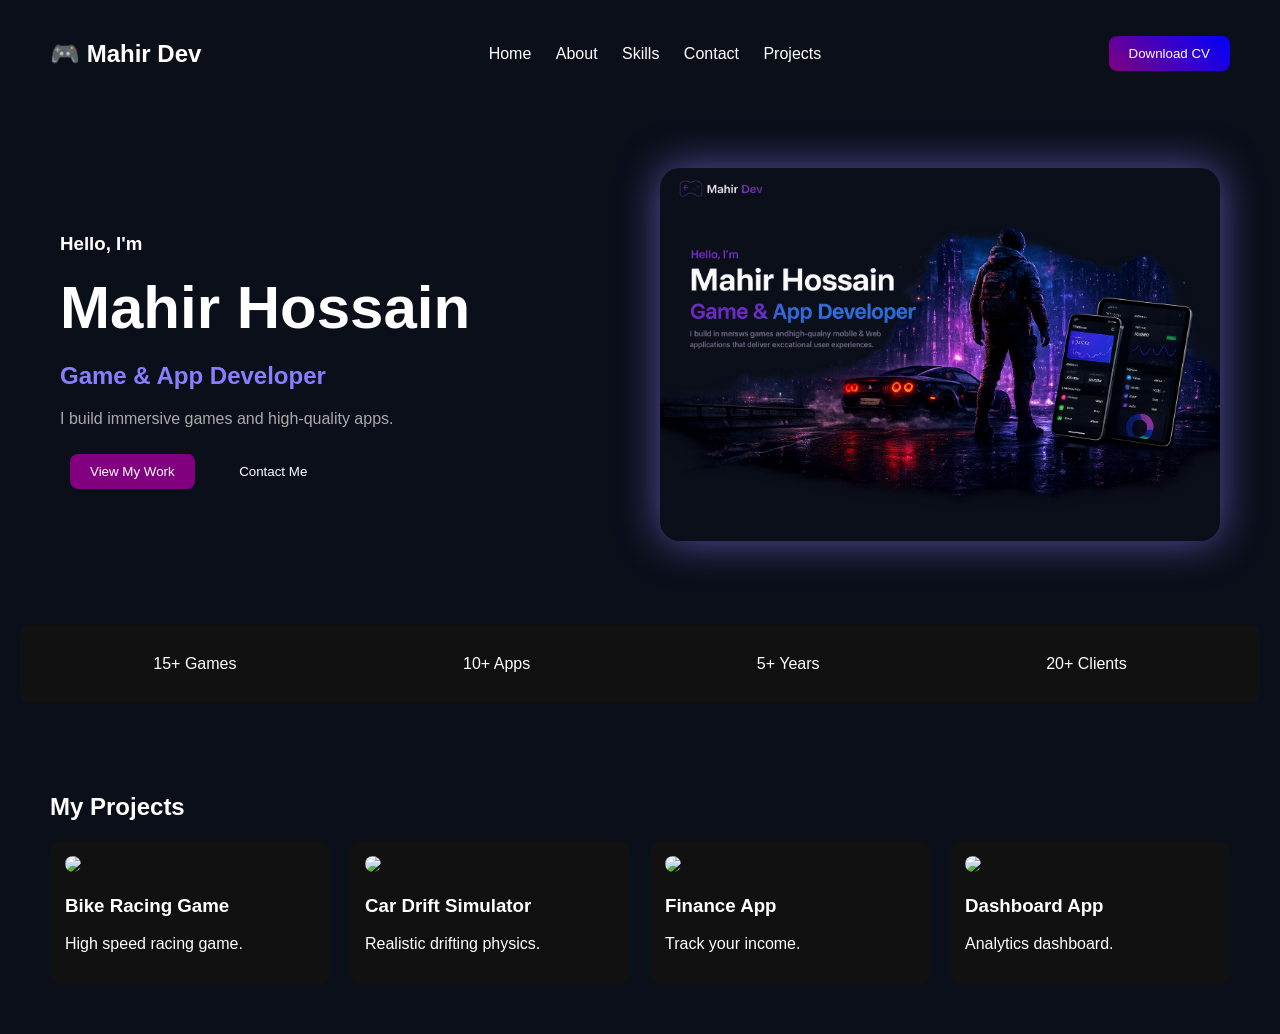
==== index.html @ 440c6050 "Update index.html" ====
<!DOCTYPE html>
<html lang="en">
<head>
  <meta charset="UTF-8">
  <title>Mahir Dev</title>
  <meta name="viewport" content="width=device-width, initial-scale=1.0">

  <style>
    body {
      margin: 0;
      font-family: Arial;
      background: #0b0f1a;
      color: white;
    }

    header {
      display: flex;
      justify-content: space-between;
      padding: 20px 50px;
      align-items: center;
    }

    nav a {
      margin: 0 10px;
      text-decoration: none;
      color: white;
    }

    .btn {
      padding: 10px 20px;
      border-radius: 8px;
      background: linear-gradient(45deg, purple, blue);
      color: white;
      border: none;
    }

    /* HERO SECTION FIXED */
    .hero {
      display: flex;
      align-items: center;
      justify-content: space-between;
      padding: 60px;
      gap: 40px;
      flex-wrap: wrap;
    }

    .hero > div {
      flex: 1;
    }

    .hero h1 {
      font-size: 60px;
      margin: 10px 0;
    }

    .hero h2 {
      color: #8a7dff;
    }

    .hero p {
      color: #aaa;
      max-width: 400px;
    }

    /* 🔥 HERO IMAGE FIX */
    .hero img {
      width: 100%;
      max-width: 100%;
      height: 100%;
      border-radius: 20px;
      box-shadow: 0 0 40px rgba(138, 125, 255, 0.6);
    }

    .buttons button {
      margin: 10px;
      padding: 10px 20px;
      border-radius: 8px;
      border: none;
      cursor: pointer;
    }

    .primary {
      background: purple;
      color: white;
    }

    .outline {
      background: transparent;
      border: 1px solid white;
      color: white;
    }

    .stats {
      display: flex;
      justify-content: space-around;
      padding: 30px;
      background: #111;
      margin: 20px;
      border-radius: 10px;
      flex-wrap: wrap;
      gap: 20px;
    }

    .projects {
      padding: 50px;
    }

    .cards {
      display: flex;
      gap: 20px;
      flex-wrap: wrap;
    }

    .card {
      background: #111;
      padding: 15px;
      border-radius: 10px;
      width: 250px;
    }

    .card img {
      width: 100%;
      border-radius: 10px;
    }

    /* 📱 MOBILE RESPONSIVE */
    @media (max-width: 768px) {
      .hero {
        flex-direction: column;
        text-align: center;
      }

      .hero h1 {
        font-size: 40px;
      }

      header {
        flex-direction: column;
        gap: 10px;
      }
    }

  </style>
</head>

<body>

<header>
  <h2>🎮 Mahir Dev</h2>
  <nav>
    <a href="index.html">Home</a>
    <a href="about.html">About</a>
    <a href="skill.html">Skills</a>
    <a href="contact.html">Contact</a>
    <a href="projects.html">Projects</a>
  </nav>
  <button class="btn">Download CV</button>
</header>

<section class="hero">
  <div>
    <h3>Hello, I'm</h3>
    <h1>Mahir Hossain</h1>
    <h2>Game & App Developer</h2>
    <p>I build immersive games and high-quality apps.</p>

    <div class="buttons">
      <button class="primary">View My Work</button>
      <button class="outline">Contact Me</button>
    </div>
  </div>

  <div>
    <img src="assets/hero.png" alt="hero">
  </div>
</section>

<section class="stats">
  <div>15+ Games</div>
  <div>10+ Apps</div>
  <div>5+ Years</div>
  <div>20+ Clients</div>
</section>

<section class="projects">
  <h2>My Projects</h2>

  <div class="cards">

    <div class="card">
      <img src="assets/game1.jpg">
      <h3>Bike Racing Game</h3>
      <p>High speed racing game.</p>
    </div>

    <div class="card">
      <img src="assets/game2.jpg">
      <h3>Car Drift Simulator</h3>
      <p>Realistic drifting physics.</p>
    </div>

    <div class="card">
      <img src="assets/app1.jpg">
      <h3>Finance App</h3>
      <p>Track your income.</p>
    </div>

    <div class="card">
      <img src="assets/web1.jpg">
      <h3>Dashboard App</h3>
      <p>Analytics dashboard.</p>
    </div>

  </div>
</section>

</body>
</html>
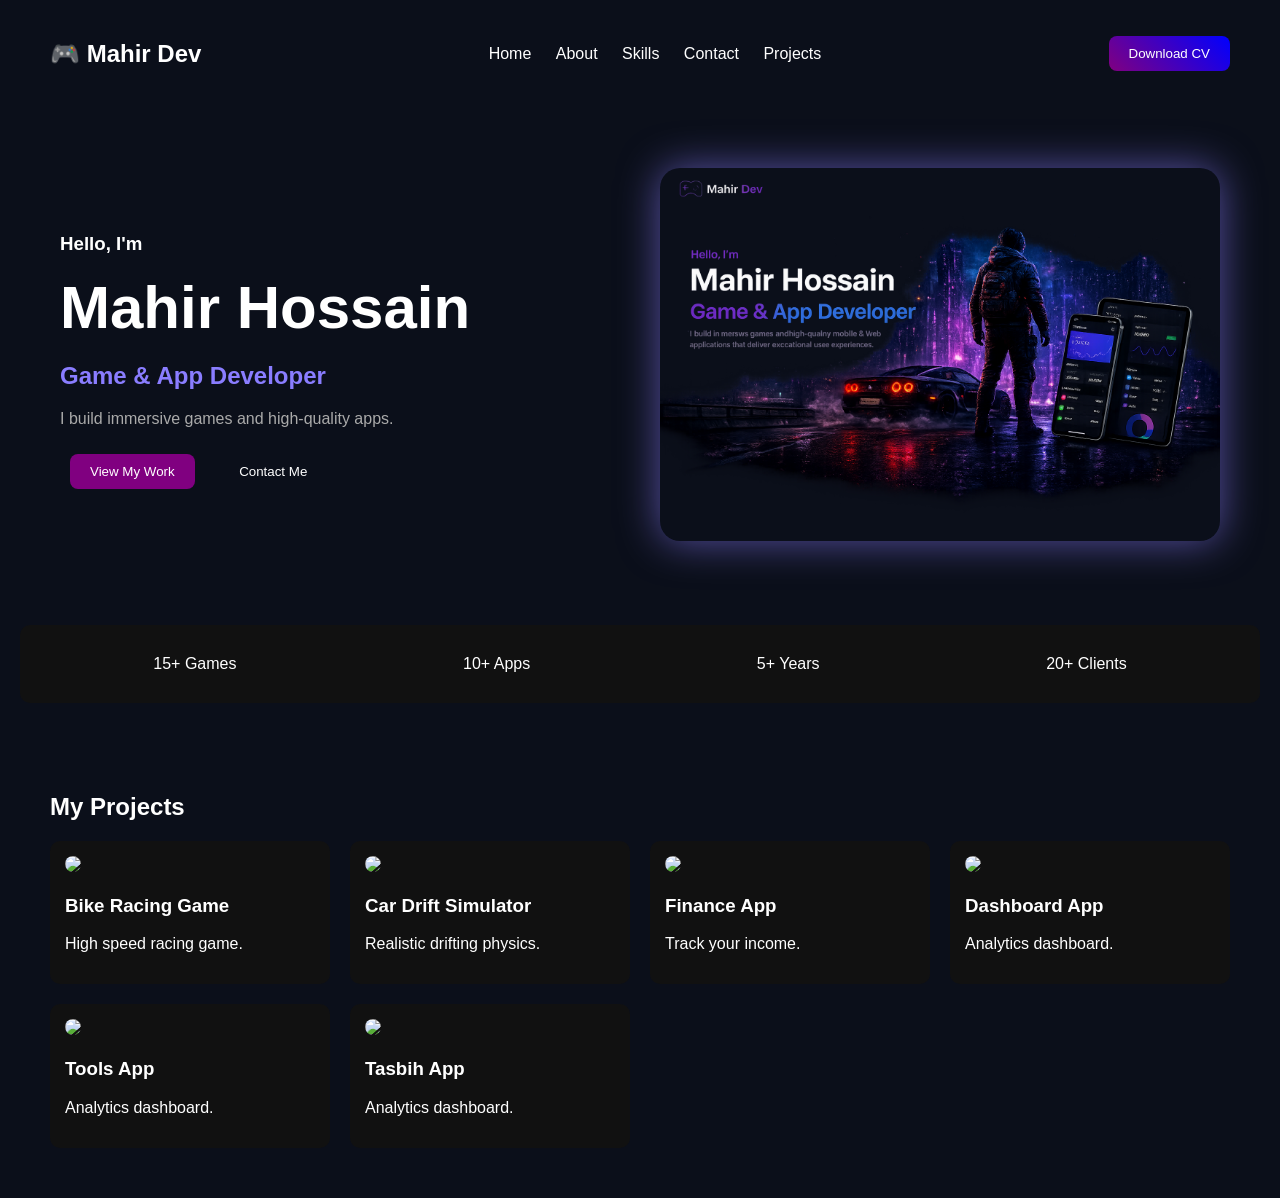
==== commit 76ca344d: "Update index.html" ====
--- a/index.html
+++ b/index.html
@@ -211,6 +211,18 @@
       <p>Analytics dashboard.</p>
     </div>
 
+      <div class="card">
+      <img src="assets/web2.jpg">
+      <h3>Tools App</h3>
+      <p>Analytics dashboard.</p>
+    </div>
+
+   <div class="card">
+      <img src="assets/web3.jpg">
+      <h3>Tasbih App</h3>
+      <p>Analytics dashboard.</p>
+    </div>
+    
   </div>
 </section>
 
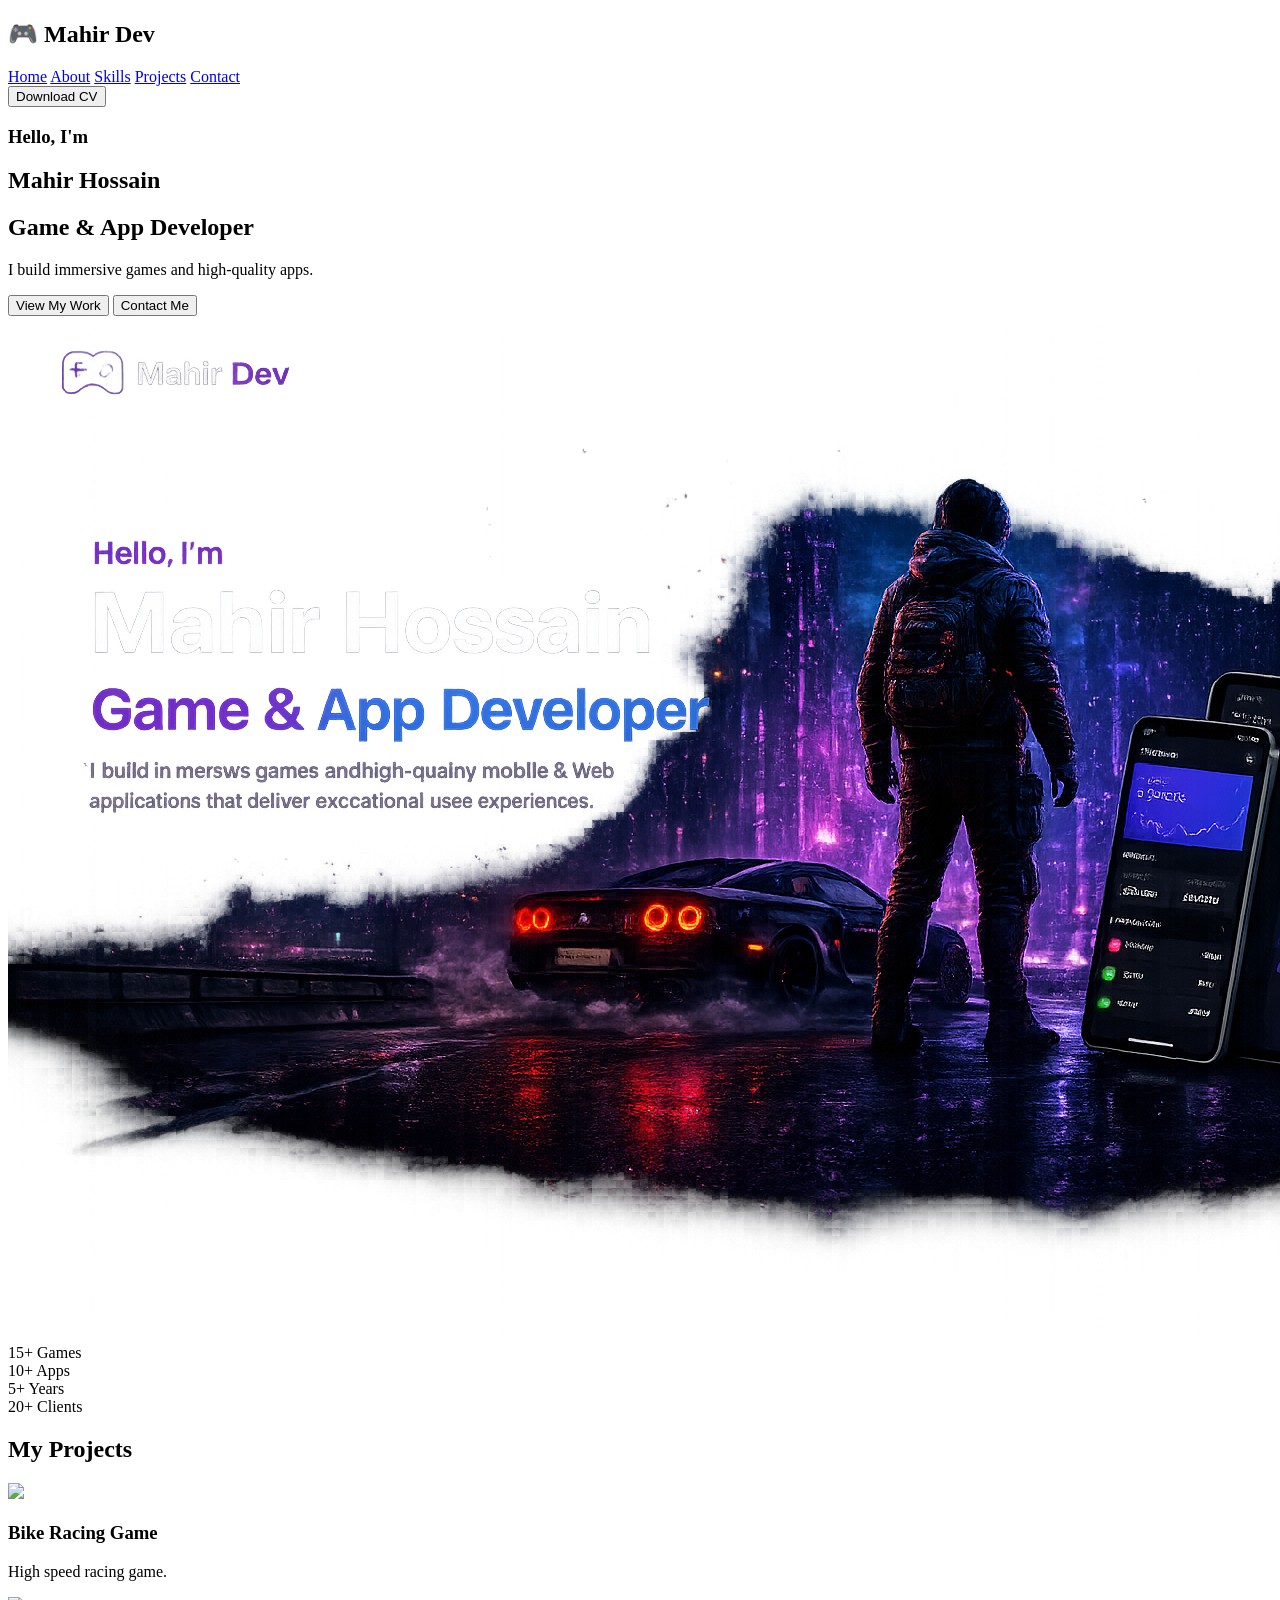
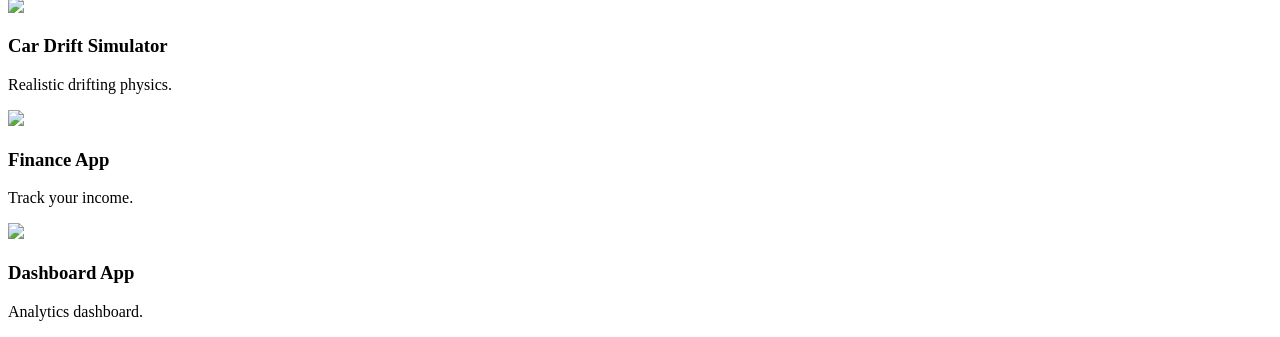
==== commit 8f62605b: "Update index.html" ====
--- a/index.html
+++ b/index.html
@@ -5,142 +5,7 @@
   <title>Mahir Dev</title>
   <meta name="viewport" content="width=device-width, initial-scale=1.0">
 
-  <style>
-    body {
-      margin: 0;
-      font-family: Arial;
-      background: #0b0f1a;
-      color: white;
-    }
-
-    header {
-      display: flex;
-      justify-content: space-between;
-      padding: 20px 50px;
-      align-items: center;
-    }
-
-    nav a {
-      margin: 0 10px;
-      text-decoration: none;
-      color: white;
-    }
-
-    .btn {
-      padding: 10px 20px;
-      border-radius: 8px;
-      background: linear-gradient(45deg, purple, blue);
-      color: white;
-      border: none;
-    }
-
-    /* HERO SECTION FIXED */
-    .hero {
-      display: flex;
-      align-items: center;
-      justify-content: space-between;
-      padding: 60px;
-      gap: 40px;
-      flex-wrap: wrap;
-    }
-
-    .hero > div {
-      flex: 1;
-    }
-
-    .hero h1 {
-      font-size: 60px;
-      margin: 10px 0;
-    }
-
-    .hero h2 {
-      color: #8a7dff;
-    }
-
-    .hero p {
-      color: #aaa;
-      max-width: 400px;
-    }
-
-    /* 🔥 HERO IMAGE FIX */
-    .hero img {
-      width: 100%;
-      max-width: 100%;
-      height: 100%;
-      border-radius: 20px;
-      box-shadow: 0 0 40px rgba(138, 125, 255, 0.6);
-    }
-
-    .buttons button {
-      margin: 10px;
-      padding: 10px 20px;
-      border-radius: 8px;
-      border: none;
-      cursor: pointer;
-    }
-
-    .primary {
-      background: purple;
-      color: white;
-    }
-
-    .outline {
-      background: transparent;
-      border: 1px solid white;
-      color: white;
-    }
-
-    .stats {
-      display: flex;
-      justify-content: space-around;
-      padding: 30px;
-      background: #111;
-      margin: 20px;
-      border-radius: 10px;
-      flex-wrap: wrap;
-      gap: 20px;
-    }
-
-    .projects {
-      padding: 50px;
-    }
-
-    .cards {
-      display: flex;
-      gap: 20px;
-      flex-wrap: wrap;
-    }
-
-    .card {
-      background: #111;
-      padding: 15px;
-      border-radius: 10px;
-      width: 250px;
-    }
-
-    .card img {
-      width: 100%;
-      border-radius: 10px;
-    }
-
-    /* 📱 MOBILE RESPONSIVE */
-    @media (max-width: 768px) {
-      .hero {
-        flex-direction: column;
-        text-align: center;
-      }
-
-      .hero h1 {
-        font-size: 40px;
-      }
-
-      header {
-        flex-direction: column;
-        gap: 10px;
-      }
-    }
-
-  </style>
+  <link rel="stylesheet" href="style.css">
 </head>
 
 <body>
@@ -148,17 +13,19 @@
 <header>
   <h2>🎮 Mahir Dev</h2>
   <nav>
-    <a href="index.html">Home</a>
-    <a href="about.html">About</a>
-    <a href="skill.html">Skills</a>
-    <a href="contact.html">Contact</a>
-    <a href="projects.html">Projects</a>
+    <a href="#">Home</a>
+    <a href="#">About</a>
+    <a href="#">Skills</a>
+    <a href="#">Projects</a>
+    <a href="#">Contact</a>
   </nav>
   <button class="btn">Download CV</button>
 </header>
 
+<!-- 🔥 HERO -->
 <section class="hero">
-  <div>
+
+  <div class="hero-text">
     <h3>Hello, I'm</h3>
     <h1>Mahir Hossain</h1>
     <h2>Game & App Developer</h2>
@@ -170,11 +37,13 @@
     </div>
   </div>
 
-  <div>
+  <div class="hero-image">
     <img src="assets/hero.png" alt="hero">
   </div>
+
 </section>
 
+<!-- STATS -->
 <section class="stats">
   <div>15+ Games</div>
   <div>10+ Apps</div>
@@ -182,6 +51,7 @@
   <div>20+ Clients</div>
 </section>
 
+<!-- PROJECTS -->
 <section class="projects">
   <h2>My Projects</h2>
 
@@ -211,18 +81,6 @@
       <p>Analytics dashboard.</p>
     </div>
 
-      <div class="card">
-      <img src="assets/web2.jpg">
-      <h3>Tools App</h3>
-      <p>Analytics dashboard.</p>
-    </div>
-
-   <div class="card">
-      <img src="assets/web3.jpg">
-      <h3>Tasbih App</h3>
-      <p>Analytics dashboard.</p>
-    </div>
-    
   </div>
 </section>
 
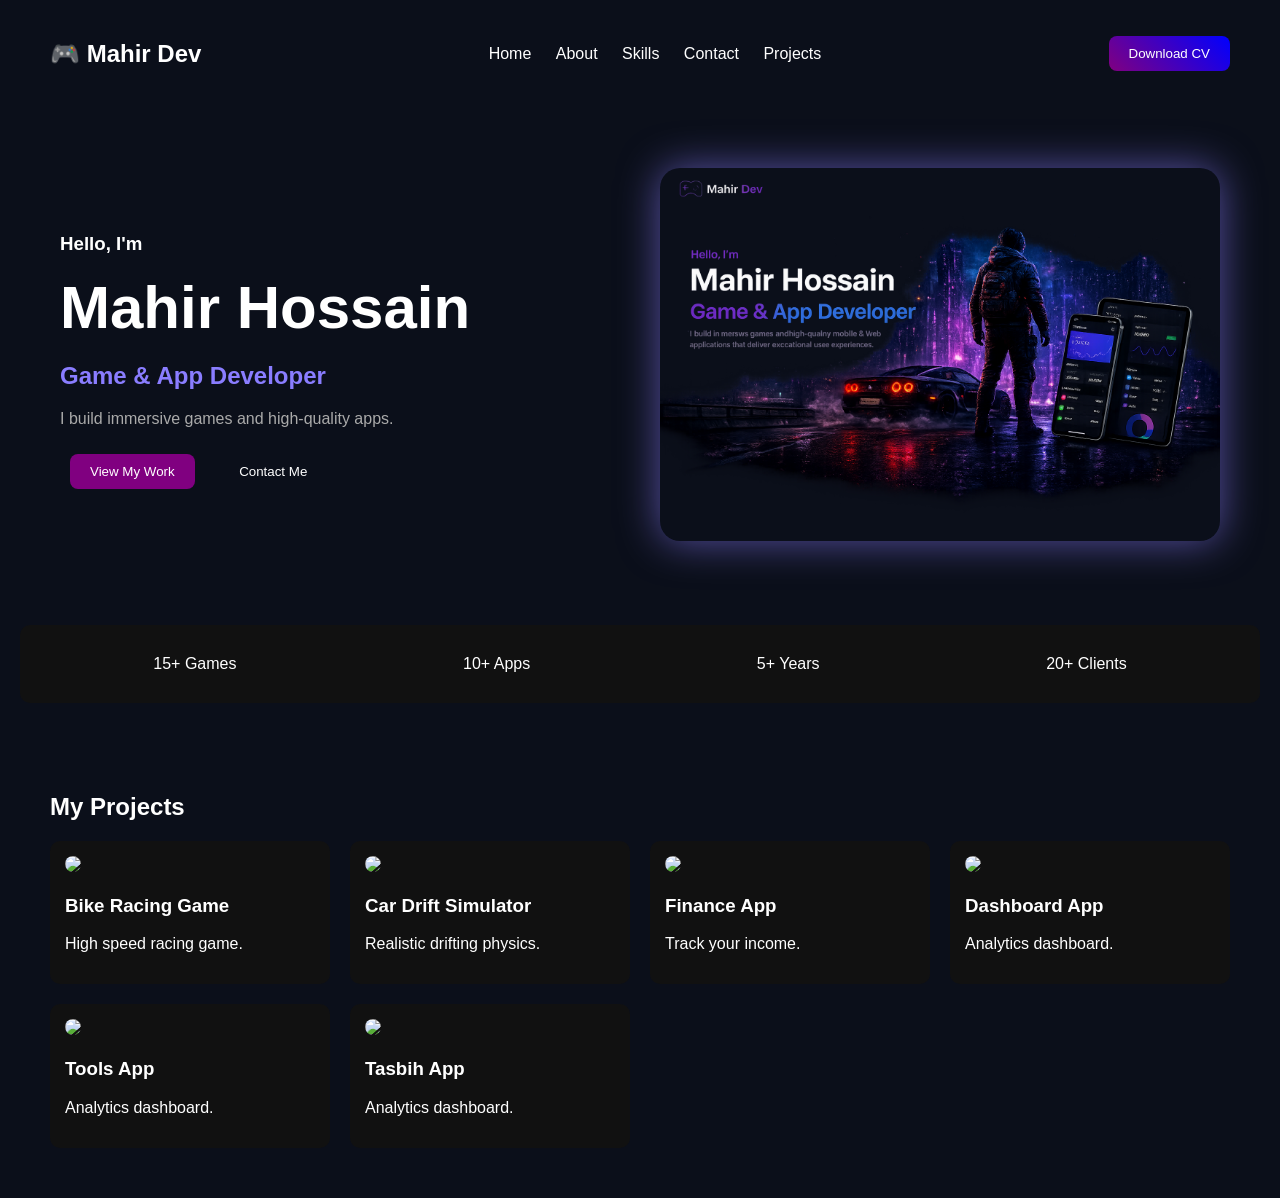
==== commit e16d389e: "Update index.html" ====
--- a/index.html
+++ b/index.html
@@ -5,7 +5,142 @@
   <title>Mahir Dev</title>
   <meta name="viewport" content="width=device-width, initial-scale=1.0">
 
-  <link rel="stylesheet" href="style.css">
+  <style>
+    body {
+      margin: 0;
+      font-family: Arial;
+      background: #0b0f1a;
+      color: white;
+    }
+
+    header {
+      display: flex;
+      justify-content: space-between;
+      padding: 20px 50px;
+      align-items: center;
+    }
+
+    nav a {
+      margin: 0 10px;
+      text-decoration: none;
+      color: white;
+    }
+
+    .btn {
+      padding: 10px 20px;
+      border-radius: 8px;
+      background: linear-gradient(45deg, purple, blue);
+      color: white;
+      border: none;
+    }
+
+    /* HERO SECTION FIXED */
+    .hero {
+      display: flex;
+      align-items: center;
+      justify-content: space-between;
+      padding: 60px;
+      gap: 40px;
+      flex-wrap: wrap;
+    }
+
+    .hero > div {
+      flex: 1;
+    }
+
+    .hero h1 {
+      font-size: 60px;
+      margin: 10px 0;
+    }
+
+    .hero h2 {
+      color: #8a7dff;
+    }
+
+    .hero p {
+      color: #aaa;
+      max-width: 400px;
+    }
+
+    /* 🔥 HERO IMAGE FIX */
+    .hero img {
+      width: 100%;
+      max-width: 100%;
+      height: 100%;
+      border-radius: 20px;
+      box-shadow: 0 0 40px rgba(138, 125, 255, 0.6);
+    }
+
+    .buttons button {
+      margin: 10px;
+      padding: 10px 20px;
+      border-radius: 8px;
+      border: none;
+      cursor: pointer;
+    }
+
+    .primary {
+      background: purple;
+      color: white;
+    }
+
+    .outline {
+      background: transparent;
+      border: 1px solid white;
+      color: white;
+    }
+
+    .stats {
+      display: flex;
+      justify-content: space-around;
+      padding: 30px;
+      background: #111;
+      margin: 20px;
+      border-radius: 10px;
+      flex-wrap: wrap;
+      gap: 20px;
+    }
+
+    .projects {
+      padding: 50px;
+    }
+
+    .cards {
+      display: flex;
+      gap: 20px;
+      flex-wrap: wrap;
+    }
+
+    .card {
+      background: #111;
+      padding: 15px;
+      border-radius: 10px;
+      width: 250px;
+    }
+
+    .card img {
+      width: 100%;
+      border-radius: 10px;
+    }
+
+    /* 📱 MOBILE RESPONSIVE */
+    @media (max-width: 768px) {
+      .hero {
+        flex-direction: column;
+        text-align: center;
+      }
+
+      .hero h1 {
+        font-size: 40px;
+      }
+
+      header {
+        flex-direction: column;
+        gap: 10px;
+      }
+    }
+
+  </style>
 </head>
 
 <body>
@@ -13,19 +148,17 @@
 <header>
   <h2>🎮 Mahir Dev</h2>
   <nav>
-    <a href="#">Home</a>
-    <a href="#">About</a>
-    <a href="#">Skills</a>
-    <a href="#">Projects</a>
-    <a href="#">Contact</a>
+    <a href="index.html">Home</a>
+    <a href="about.html">About</a>
+    <a href="skill.html">Skills</a>
+    <a href="contact.html">Contact</a>
+    <a href="projects.html">Projects</a>
   </nav>
   <button class="btn">Download CV</button>
 </header>
 
-<!-- 🔥 HERO -->
 <section class="hero">
-
-  <div class="hero-text">
+  <div>
     <h3>Hello, I'm</h3>
     <h1>Mahir Hossain</h1>
     <h2>Game & App Developer</h2>
@@ -37,13 +170,11 @@
     </div>
   </div>
 
-  <div class="hero-image">
+  <div>
     <img src="assets/hero.png" alt="hero">
   </div>
-
 </section>
 
-<!-- STATS -->
 <section class="stats">
   <div>15+ Games</div>
   <div>10+ Apps</div>
@@ -51,7 +182,6 @@
   <div>20+ Clients</div>
 </section>
 
-<!-- PROJECTS -->
 <section class="projects">
   <h2>My Projects</h2>
 
@@ -81,6 +211,18 @@
       <p>Analytics dashboard.</p>
     </div>
 
+      <div class="card">
+      <img src="assets/web2.jpg">
+      <h3>Tools App</h3>
+      <p>Analytics dashboard.</p>
+    </div>
+
+   <div class="card">
+      <img src="assets/web3.jpg">
+      <h3>Tasbih App</h3>
+      <p>Analytics dashboard.</p>
+    </div>
+    
   </div>
 </section>
 
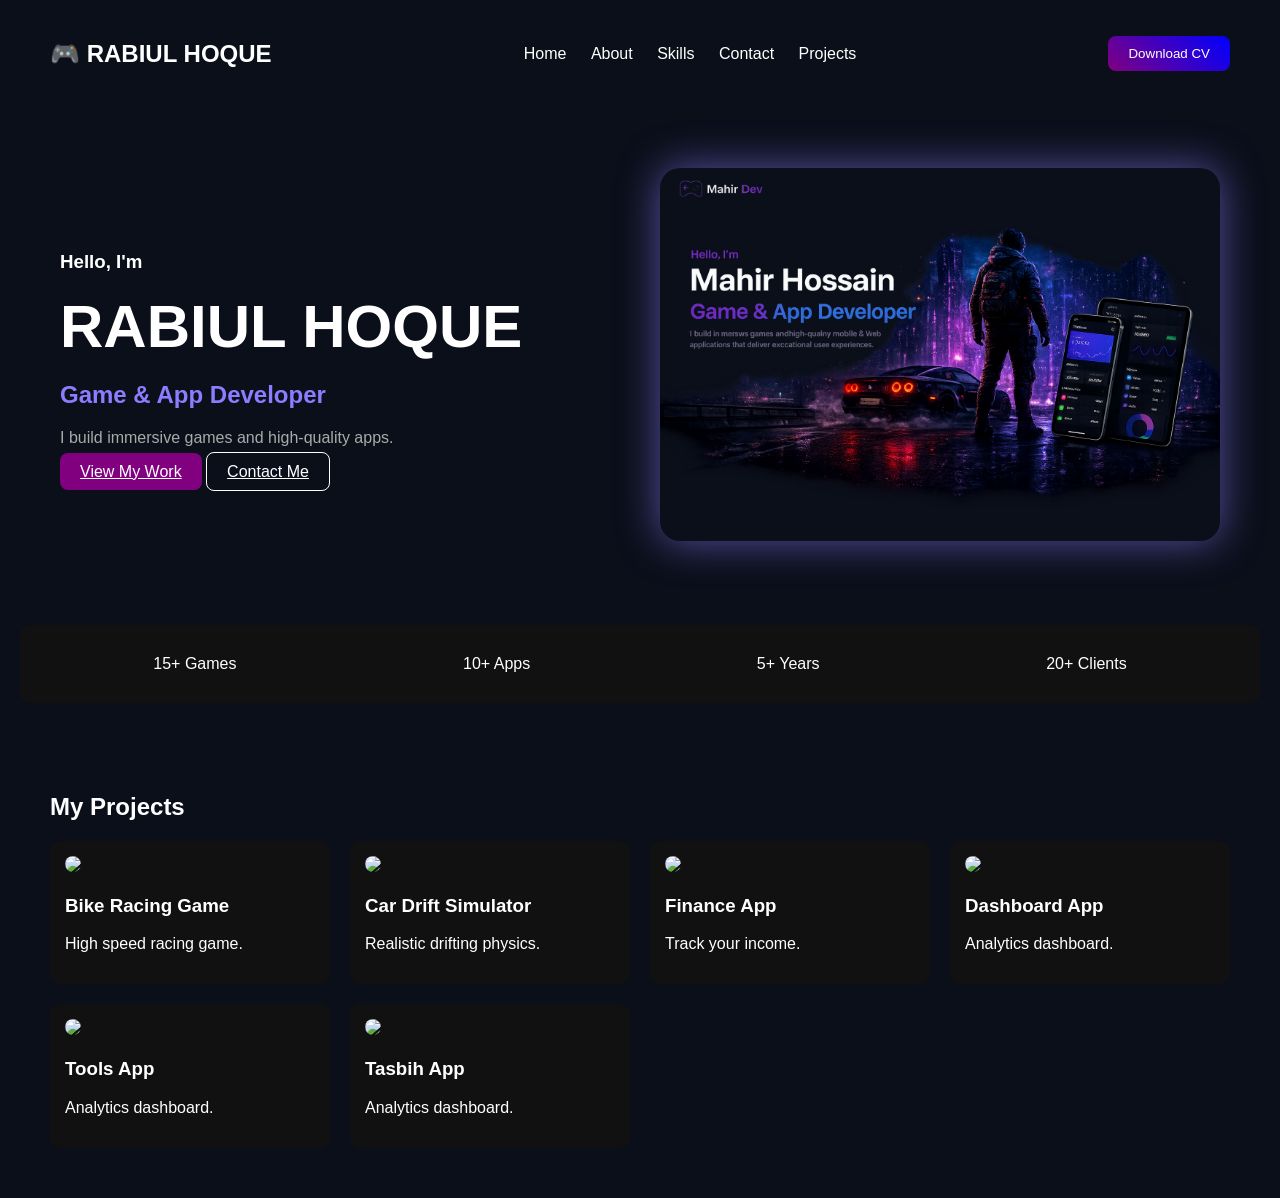
==== commit 2f60912a: "Update index.html" ====
--- a/index.html
+++ b/index.html
@@ -2,7 +2,7 @@
 <html lang="en">
 <head>
   <meta charset="UTF-8">
-  <title>Mahir Dev</title>
+  <title>RABIUL HOQUE</title>
   <meta name="viewport" content="width=device-width, initial-scale=1.0">
 
   <style>
@@ -146,7 +146,7 @@
 <body>
 
 <header>
-  <h2>🎮 Mahir Dev</h2>
+  <h2>🎮 RABIUL HOQUE</h2>
   <nav>
     <a href="index.html">Home</a>
     <a href="about.html">About</a>
@@ -160,16 +160,16 @@
 <section class="hero">
   <div>
     <h3>Hello, I'm</h3>
-    <h1>Mahir Hossain</h1>
+    <h1>RABIUL HOQUE</h1>
     <h2>Game & App Developer</h2>
     <p>I build immersive games and high-quality apps.</p>
 
     <div class="buttons">
-      <button class="primary">View My Work</button>
-      <button class="outline">Contact Me</button>
+      <a href="#projects" class="btn primary">View My Work</a>
+      <a href="#contact" class="btn outline">Contact Me</a>
     </div>
   </div>
-
+  
   <div>
     <img src="assets/hero.png" alt="hero">
   </div>
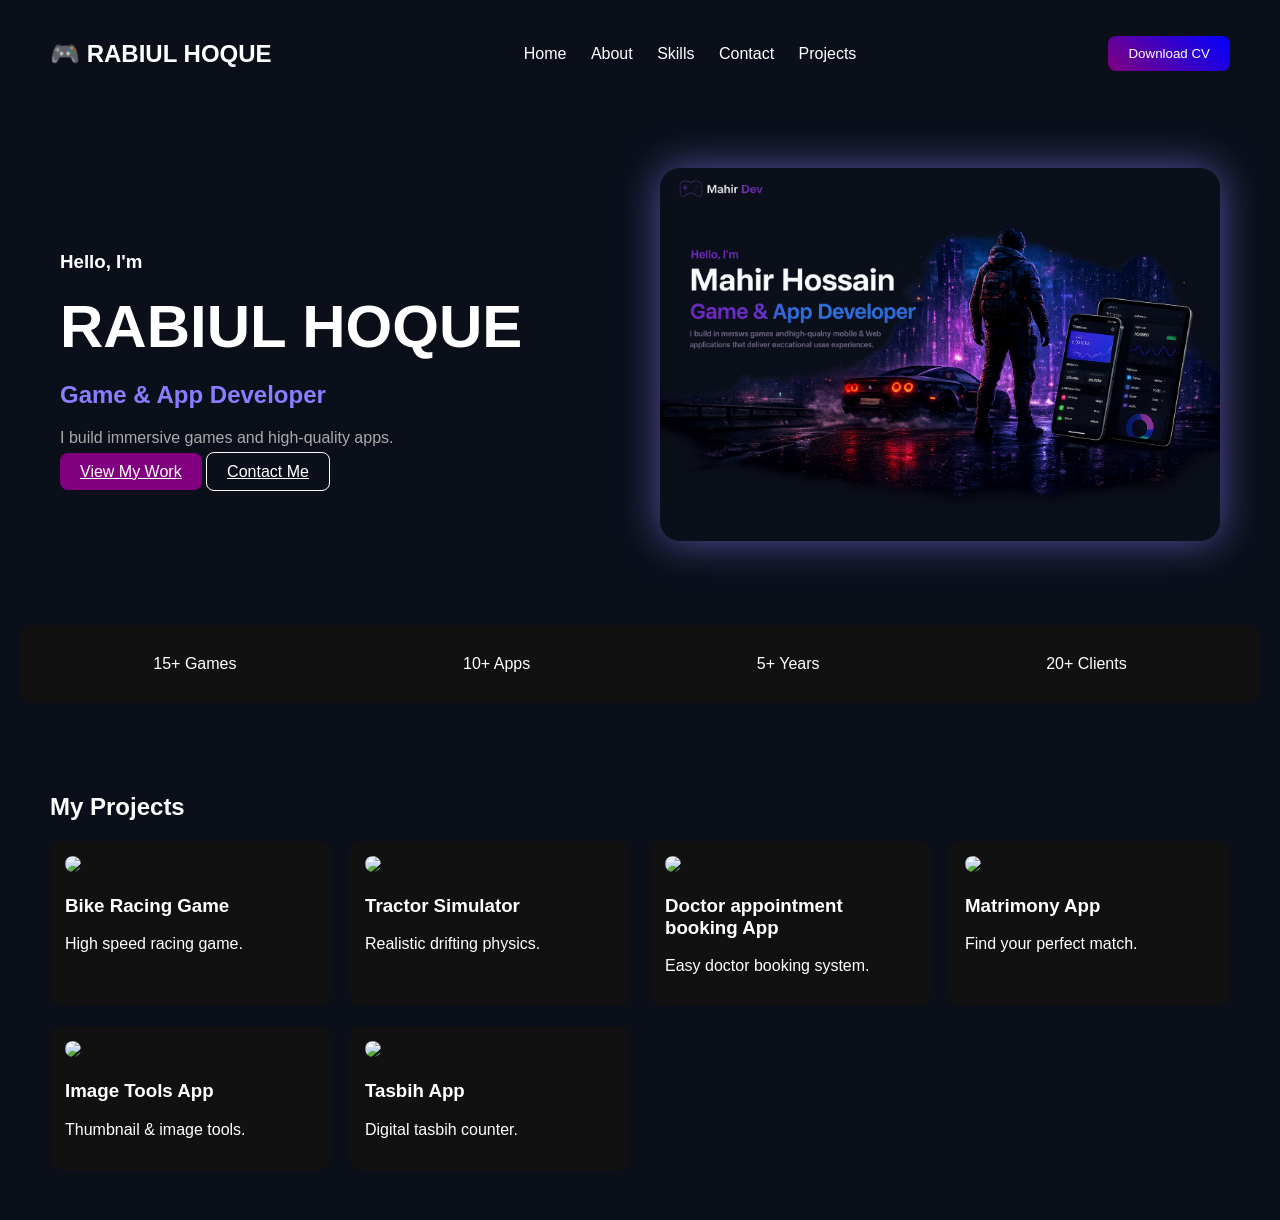
==== commit 431c42c1: "Update index.html" ====
--- a/index.html
+++ b/index.html
@@ -165,8 +165,8 @@
     <p>I build immersive games and high-quality apps.</p>
 
     <div class="buttons">
-      <a href="#projects" class="btn primary">View My Work</a>
-      <a href="#contact" class="btn outline">Contact Me</a>
+      <a href="projects.html" class="btn primary">View My Work</a>
+      <a href="contact.html" class="btn outline">Contact Me</a>
     </div>
   </div>
   
@@ -188,39 +188,39 @@
   <div class="cards">
 
     <div class="card">
-      <img src="assets/game1.jpg">
+      <img src="assets/bike.jpeg">
       <h3>Bike Racing Game</h3>
       <p>High speed racing game.</p>
     </div>
 
     <div class="card">
-      <img src="assets/game2.jpg">
-      <h3>Car Drift Simulator</h3>
+      <img src="assets/game.jpeg">
+      <h3>Tractor Simulator</h3>
       <p>Realistic drifting physics.</p>
     </div>
 
     <div class="card">
-      <img src="assets/app1.jpg">
-      <h3>Finance App</h3>
-      <p>Track your income.</p>
-    </div>
-
-    <div class="card">
-      <img src="assets/web1.jpg">
-      <h3>Dashboard App</h3>
-      <p>Analytics dashboard.</p>
-    </div>
-
-      <div class="card">
-      <img src="assets/web2.jpg">
-      <h3>Tools App</h3>
-      <p>Analytics dashboard.</p>
-    </div>
-
-   <div class="card">
-      <img src="assets/web3.jpg">
+      <img src="assets/doctor.jpeg">
+      <h3>Doctor appointment booking App</h3>
+      <p>Easy doctor booking system.</p>
+    </div>
+
+    <div class="card">
+      <img src="assets/biye.jpeg">
+      <h3>Matrimony App</h3>
+      <p>Find your perfect match.</p>
+    </div>
+
+    <div class="card">
+      <img src="assets/tasbih.jpeg">
+      <h3>Image Tools App</h3>
+      <p>Thumbnail & image tools.</p>
+    </div>
+
+    <div class="card">
+      <img src="assets/tool.jpeg">
       <h3>Tasbih App</h3>
-      <p>Analytics dashboard.</p>
+      <p>Digital tasbih counter.</p>
     </div>
     
   </div>
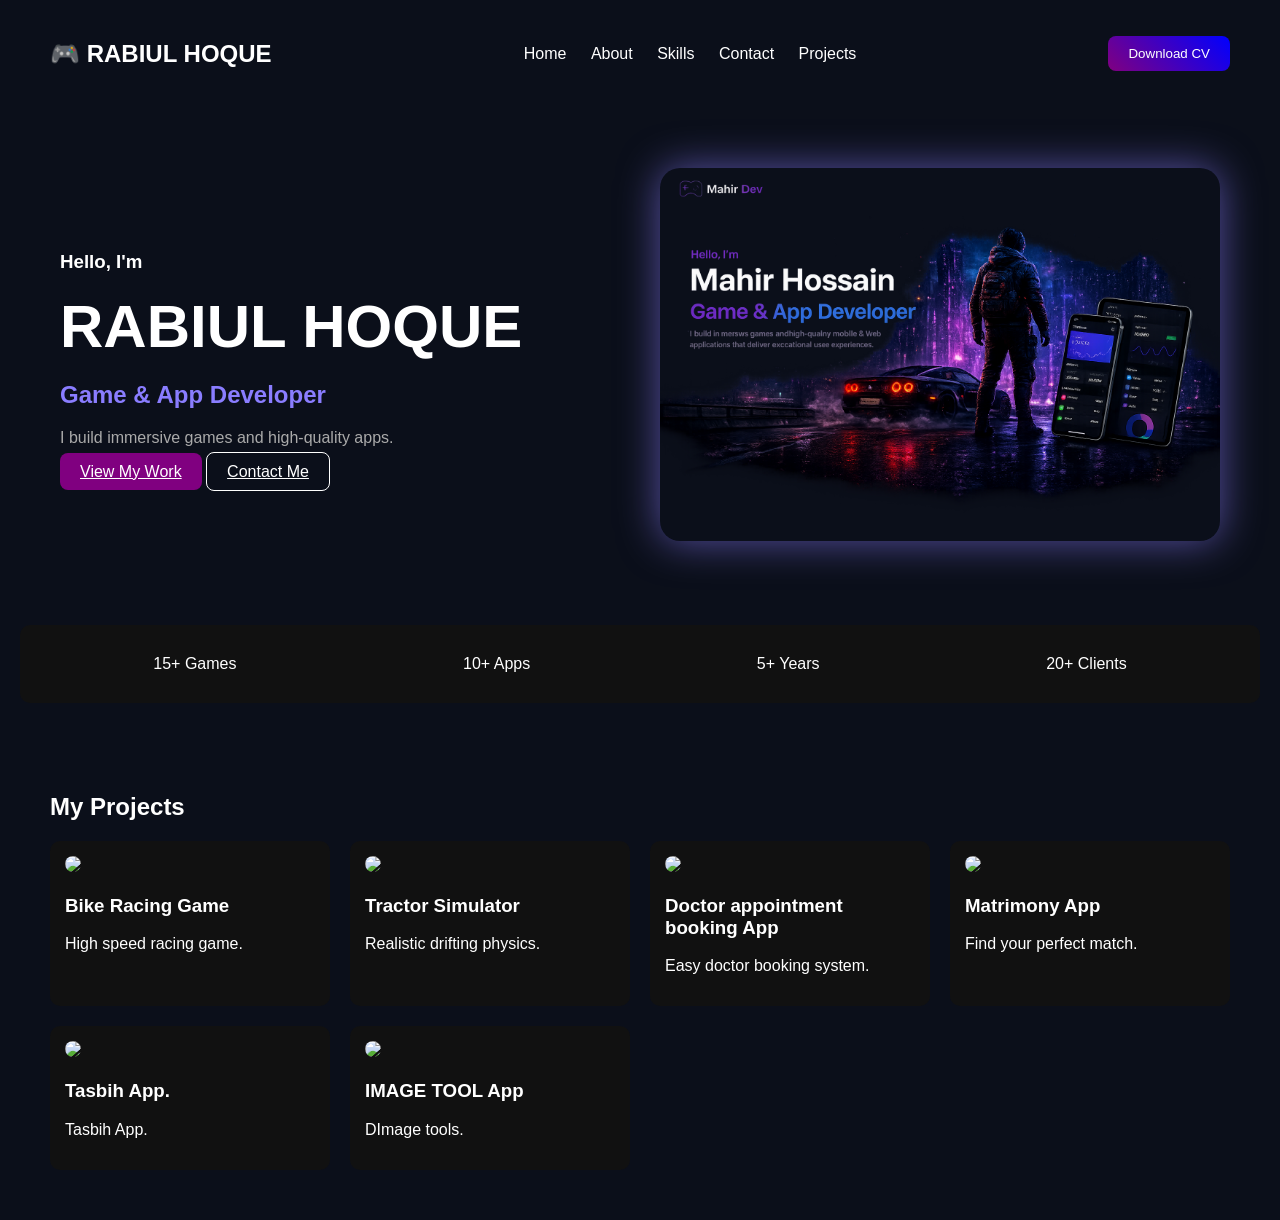
==== commit 295fc30a: "Update index.html" ====
--- a/index.html
+++ b/index.html
@@ -213,14 +213,14 @@
 
     <div class="card">
       <img src="assets/tasbih.jpeg">
-      <h3>Image Tools App</h3>
-      <p>Thumbnail & image tools.</p>
+      <h3>Tasbih App.</h3>
+      <p>Tasbih App.</p>
     </div>
 
     <div class="card">
       <img src="assets/tool.jpeg">
-      <h3>Tasbih App</h3>
-      <p>Digital tasbih counter.</p>
+      <h3>IMAGE TOOL App</h3>
+      <p>DImage tools.</p>
     </div>
     
   </div>
